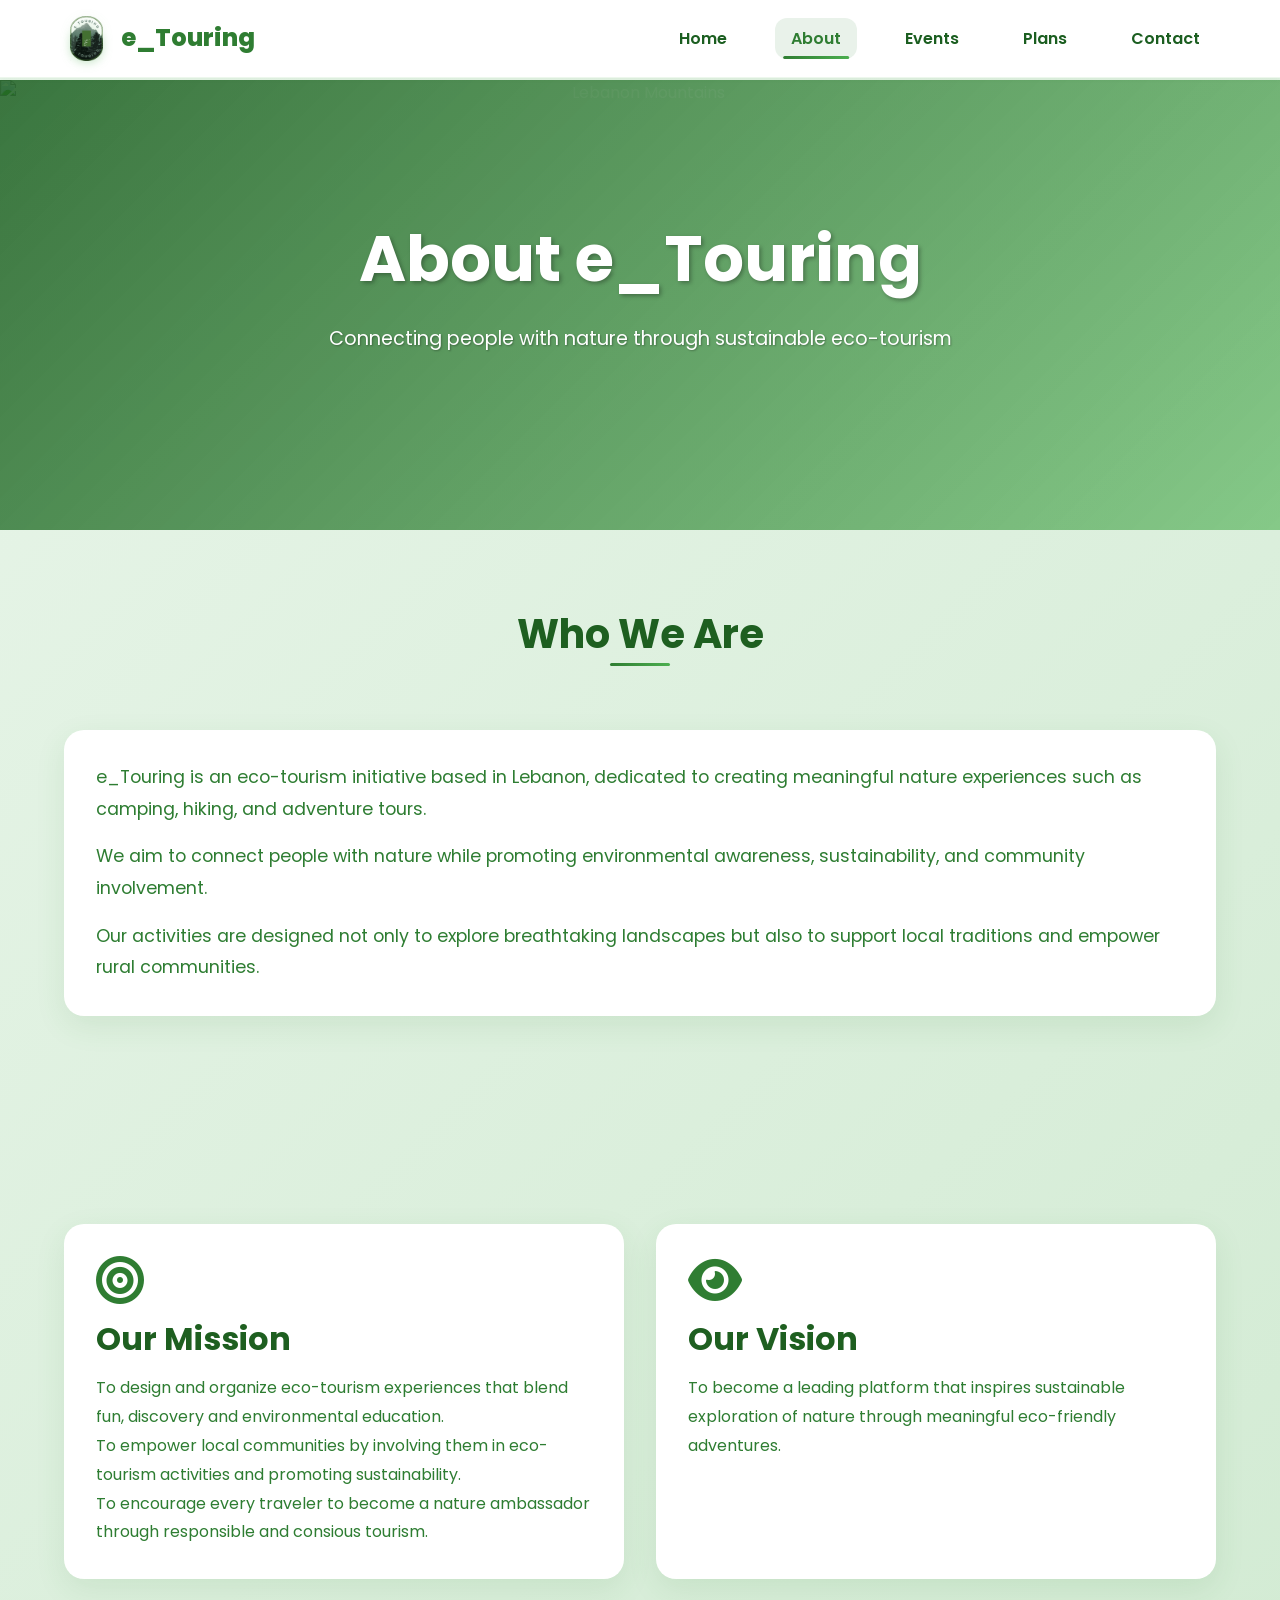
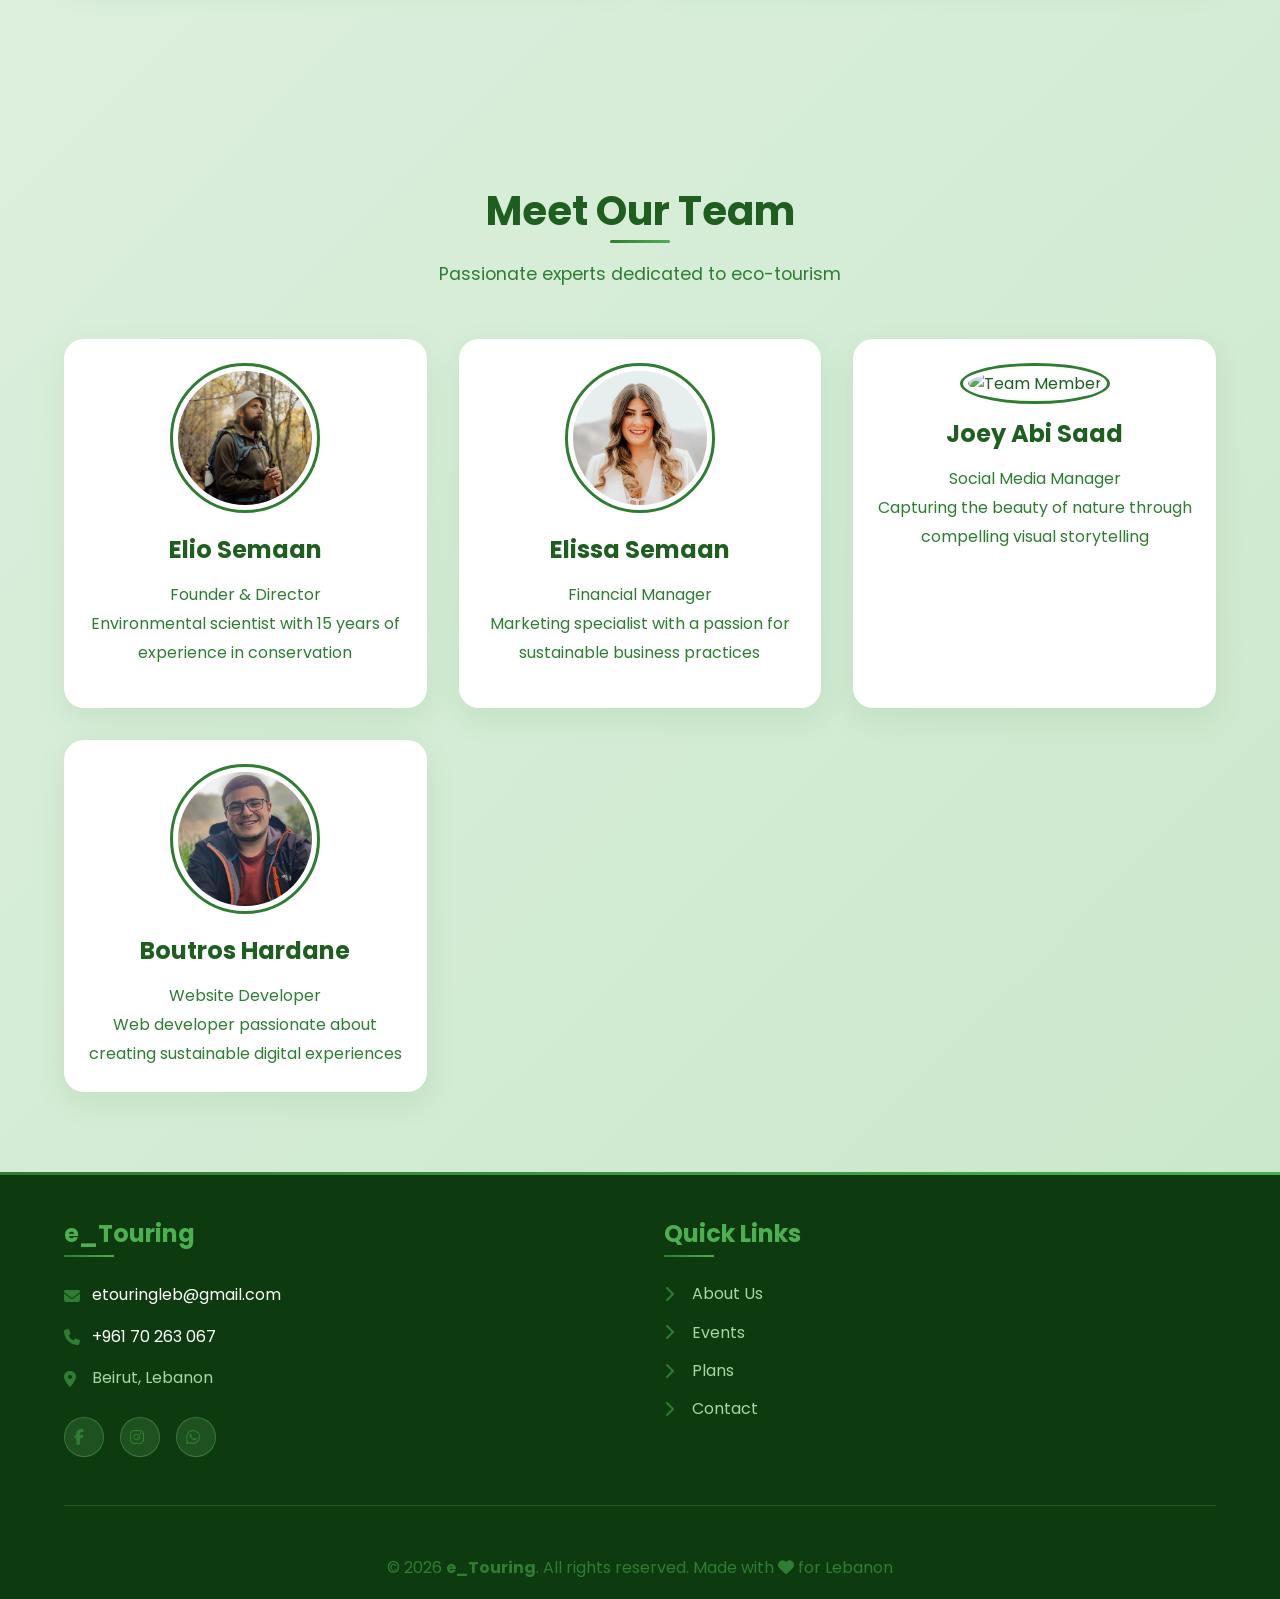
==== about.html @ c2b52462 "first commit" ====
﻿<!DOCTYPE html>
<html lang="en">

<head>
    <meta charset="UTF-8">
    <meta name="viewport" content="width=device-width, initial-scale=1.0">
    <title>e_Touring | About Us</title>

    <!-- Font Awesome -->
    <link rel="stylesheet" href="https://cdnjs.cloudflare.com/ajax/libs/font-awesome/6.5.0/css/all.min.css">

    <!-- Google Fonts -->
    <link href="https://fonts.googleapis.com/css2?family=Poppins:wght@300;400;500;600;700&display=swap"
        rel="stylesheet">

    <!-- AOS Animation -->
    <link href="https://unpkg.com/aos@2.3.1/dist/aos.css" rel="stylesheet">

    <!-- Custom CSS -->
    <link rel="stylesheet" href="css/style.css">

    <style>
        .mission-vision {
            display: grid;
            grid-template-columns: 1fr 1fr;
            gap: 2rem;
            margin: 3rem 0;
        }

        .team-grid {
            display: grid;
            grid-template-columns: repeat(auto-fit, minmax(280px, 1fr));
            gap: 2rem;
            margin-top: 3rem;
        }

        .team-member {
            text-align: center;
        }

        .team-member img {
            width: 150px;
            height: 150px;
            border-radius: 50%;
            object-fit: cover;
            margin-bottom: 1rem;
            border: 3px solid var(--primary);
            padding: 5px;
        }

        .values-list {
            display: grid;
            grid-template-columns: repeat(auto-fit, minmax(200px, 1fr));
            gap: 1.5rem;
            margin: 2rem 0;
        }

        .value-item {
            text-align: center;
            padding: 2rem;
            background: var(--white);
            border-radius: var(--border-radius);
            box-shadow: var(--shadow);
        }

        .value-item i {
            font-size: 2.5rem;
            color: var(--primary);
            margin-bottom: 1rem;
        }

        @media (max-width: 768px) {
            .mission-vision {
                grid-template-columns: 1fr;
            }
        }
    </style>
</head>

<body>
    <header>
        <nav>
            <div class="logo">
                <img src="images/logo.png" alt="e-Touring Logo">
                <span>e_Touring</span>
            </div>
            <div class="menu-btn">☰</div>
            <div class="nav-links">
                <a href="index.html">Home</a>
                <a href="about.html" class="active">About</a>
                <a href="events_page.html">Events</a>
                <a href="plans_pages.html">Plans</a>
                <a href="contact_us_page.html">Contact</a>
            </div>
        </nav>
    </header>

    <main>
        <!-- Hero Section -->
        <section class="hero" style="height: 50vh; min-height: 400px;" data-aos="fade-in">
            <img src="https://images.unsplash.com/photo-1500530855697-b586d89ba3ee?ixlib=rb-4.0.3&auto=format&fit=crop&w=2070&q=80"
                alt="Lebanon Mountains" loading="lazy">
            <div class="hero-content">
                <h1>About e_Touring</h1>
                <p>Connecting people with nature through sustainable eco-tourism</p>
            </div>
        </section>

        <!-- Who We Are -->
        <section class="section">
            <div class="section-title" data-aos="fade-up">
                <h2>Who We Are</h2>
            </div>
            <div class="card p-4" data-aos="fade-up">
                <p style="font-size: 1.1rem; line-height: 1.8;">
                    e_Touring is an eco-tourism initiative based in Lebanon, dedicated to creating meaningful nature
                    experiences such as
                    camping, hiking, and adventure tours.
                </p>

                <p style="font-size: 1.1rem; line-height: 1.8; margin-top: 1rem;">
                    We aim to connect people with nature while promoting environmental awareness, sustainability, and
                    community
                    involvement. </p>
                    <p style="font-size: 1.1rem; line-height: 1.8; margin-top: 1rem;">Our activities are designed not only to explore breathtaking landscapes but also to
                    support local
                    traditions and empower rural communities.
                </p>
            </div>
        </section>

        <!-- Mission & Vision -->
        <section class="section">
            <div class="mission-vision">
                <div class="card p-4" data-aos="fade-right">
                    <i class="fas fa-bullseye" style="font-size: 3rem; color: var(--primary); margin-bottom: 1rem;"></i>
                    <h3>Our Mission</h3>
                    <p>To design and organize eco-tourism experiences that blend fun, discovery and environmental education.</p>
                    <p>To empower local communities by involving them in eco-tourism activities and promoting sustainability.</p>
                    <p>To encourage every traveler to become a nature ambassador through responsible and consious tourism.</p>
                </div>
                <div class="card p-4" data-aos="fade-left">
                    <i class="fas fa-eye" style="font-size: 3rem; color: var(--primary); margin-bottom: 1rem;"></i>
                    <h3>Our Vision</h3>
                    <p> To become a leading platform that inspires sustainable exploration of nature through meaningful eco-friendly adventures.</p>
                </div>
            </div>
        </section>

        <!-- Our Team -->
        <section class="section">
            <div class="section-title" data-aos="fade-up">
                <h2>Meet Our Team</h2>
                <p>Passionate experts dedicated to eco-tourism</p>
            </div>
            <div class="team-grid">
                <div class="team-member card p-3" data-aos="fade-up" data-aos-delay="100">
                    <img src="images/elio.jpeg" alt="Team Member">
                    <h4>Elio Semaan</h4>
                    <p class="text-primary">Founder & Director</p>
                    <p>Environmental scientist with 15 years of experience in conservation</p>
                </div>
                <div class="team-member card p-3" data-aos="fade-up" data-aos-delay="200">
                    <img src="images/elissa.jpeg" alt="Team Member">
                    <h4>Elissa Semaan</h4>
                    <p class="text-primary">Financial Manager</p>
                    <p>Marketing specialist with a passion for sustainable business practices</p>
                    <div class="social-links" style="justify-content: center; margin-top: 1rem;">
                    </div>
                </div>
                <div class="team-member card p-3" data-aos="fade-up" data-aos-delay="300">
                    <img src="joey.jpg" alt="Team Member">
                    <h4>Joey Abi Saad</h4>
                    <p class="text-primary">Social Media Manager</p>
                    <p>Capturing the beauty of nature through compelling visual storytelling</p>
                </div><div class="team-member card p-3" data-aos="fade-up" data-aos-delay="300">
                    <img src="images/boutros.jpg" alt="Team Member">
                    <h4>Boutros Hardane</h4>
                    <p class="text-primary">Website Developer</p>
                    <p>Web developer passionate about creating sustainable digital experiences</p>
                </div>
            </div>
        </section>

    <footer>
        <div class="footer-content">
            <div class="footer-section">
                <h4>e_Touring</h4>
                <p>
                    <i class="fas fa-envelope"></i>
                    <a href="mailto:etouringleb@gmail.com">etouringleb@gmail.com</a>
                </p>

                <p>
                    <i class="fas fa-phone"></i>
                    <a href="tel:+96170263067">+961 70 263 067</a>
                </p>
                <p><i class="fas fa-location-dot"></i> Beirut, Lebanon</p>
                <div class="social-links">
                    <a href="#" aria-label="Facebook"><i class="fab fa-facebook-f"></i></a>
                    <a href="https://www.instagram.com/e_touring_?igsh=MXhhd24xaDJueTU4cA==" aria-label="Instagram"><i class="fab fa-instagram"></i></a>
                    <a href="https://whatsapp.com/channel/0029VbBjT8wEKyZH0PKo1I3C" aria-label="WhatsApp"><i class="fab fa-whatsapp"></i></a>
                </div>
            </div>
            <div class="footer-section">
                <h4>Quick Links</h4>
                <ul class="footer-links">
                    <li><a href="about.html"><i class="fas fa-chevron-right"></i> About Us</a></li>
                    <li><a href="events_page.html"><i class="fas fa-chevron-right"></i> Events</a></li>
                    <li><a href="plans_pages.html"><i class="fas fa-chevron-right"></i> Plans</a></li>
                    <li><a href="contact_us_page.html"><i class="fas fa-chevron-right"></i> Contact</a></li>
                </ul>
            </div>
        </div>
        <div class="footer-bottom">
            <p>© 2026 <strong>e_Touring</strong>. All rights reserved. Made with <i class="fas fa-heart"
                    style="color: var(--primary);"></i> for Lebanon</p>
        </div>
    </footer>

    <script src="https://unpkg.com/aos@2.3.1/dist/aos.js"></script>
    <script src="js/script.js"></script>
</body>

</html>
---- css/style.css ----
/* ===== CSS RESET & GREEN PALETTE VARIABLES ===== */
:root {
    /* Primary Green Colors */
    --primary: #2f7d32;
    --primary-dark: #1e5f20;
    --primary-light: #4caf50;
    --primary-bg: rgba(47, 125, 50, 0.1);
    --primary-gradient: linear-gradient(135deg, #2f7d32 0%, #4caf50 100%);
    --primary-gradient-light: linear-gradient(135deg, #4caf50 0%, #81c784 100%);

    /* Secondary Green/Gold Colors */
    --secondary: #ffb74d;
    --secondary-dark: #f57c00;
    --secondary-light: #ffe0b2;
    --accent: #66bb6a;
    --accent-dark: #43a047;
    --accent-light: #81c784;

    /* Earthy & Green Neutrals */
    --dark: #1b5e20;
    --darker: #0d3b0f;
    --forest: #2e7d32;
    --mint: #c8e6c9;
    --sage: #a5d6a7;
    --olive: #558b2f;
    --tea: #dcedc8;
    --honey: #fff8e1;

    /* Light Backgrounds */
    --gray: #f1f8e9;
    --gray-light: #f9fbe7;
    --gray-dark: #7cb342;
    --white: #ffffff;
    --cream: #fef9e7;
    --soft-green: #e8f5e9;

    /* Shadows - Green Tinted */
    --shadow-sm: 0 2px 4px rgba(46, 125, 50, 0.05);
    --shadow: 0 10px 30px rgba(46, 125, 50, 0.1);
    --shadow-md: 0 5px 15px rgba(46, 125, 50, 0.08);
    --shadow-lg: 0 20px 40px rgba(46, 125, 50, 0.12);
    --shadow-xl: 0 30px 60px rgba(46, 125, 50, 0.15);
    --shadow-hover: 0 15px 40px rgba(76, 175, 80, 0.25);
    --shadow-primary: 0 5px 20px rgba(76, 175, 80, 0.35);
    --shadow-inset: inset 0 2px 4px rgba(46, 125, 50, 0.05);

    /* Borders */
    --border-radius-sm: 8px;
    --border-radius: 12px;
    --border-radius-md: 16px;
    --border-radius-lg: 20px;
    --border-radius-xl: 30px;
    --border-radius-full: 50%;

    /* Transitions */
    --transition-fast: all 0.2s ease;
    --transition: all 0.3s ease;
    --transition-slow: all 0.5s ease;
    --transition-bounce: all 0.4s cubic-bezier(0.68, -0.55, 0.265, 1.55);

    /* Typography */
    --font-primary: 'Poppins', sans-serif;

    /* Layout */
    --container-width: 1400px;
    --header-height: 80px;
    --section-spacing: 5rem;
}

* {
    margin: 0;
    padding: 0;
    box-sizing: border-box;
}

html {
    scroll-behavior: smooth;
    overflow-x: hidden;
}

body {
    font-family: var(--font-primary);
    background: linear-gradient(135deg, #e8f5e9 0%, #c8e6c9 100%);
    color: var(--dark);
    line-height: 1.6;
    min-height: 100vh;
    overflow-x: hidden;
    position: relative;
}

/* ===== CUSTOM SCROLLBAR - Green Theme ===== */
::-webkit-scrollbar {
    width: 10px;
    height: 10px;
}

::-webkit-scrollbar-track {
    background: var(--gray);
    border-radius: 10px;
}

::-webkit-scrollbar-thumb {
    background: var(--primary-gradient);
    border-radius: 10px;
    transition: var(--transition);
}

::-webkit-scrollbar-thumb:hover {
    background: var(--primary-dark);
}

/* ===== SELECTION STYLING ===== */
::selection {
    background: var(--primary);
    color: var(--white);
}

::-moz-selection {
    background: var(--primary);
    color: var(--white);
}

/* ===== TYPOGRAPHY ===== */
h1,
h2,
h3,
h4,
h5,
h6 {
    font-weight: 700;
    line-height: 1.2;
    margin-bottom: 1rem;
    color: var(--primary-dark);
}

h1 {
    font-size: clamp(2rem, 5vw, 3.5rem);
}

h2 {
    font-size: clamp(1.75rem, 4vw, 2.5rem);
}

h3 {
    font-size: clamp(1.5rem, 3vw, 2rem);
}

h4 {
    font-size: clamp(1.25rem, 2.5vw, 1.5rem);
}

p {
    color: var(--forest);
    line-height: 1.8;
}

/* ===== HEADER & NAVIGATION ===== */
header {
    background: rgba(255, 255, 255, 0.98);
    backdrop-filter: blur(10px);
    box-shadow: var(--shadow-sm);
    position: fixed;
    width: 100%;
    top: 0;
    z-index: 1000;
    transition: var(--transition);
    border-bottom: 1px solid rgba(76, 175, 80, 0.1);
}

header.scrolled {
    box-shadow: var(--shadow);
    background: rgba(255, 255, 255, 0.98);
    border-bottom-color: var(--primary-light);
}

nav {
    display: flex;
    justify-content: space-between;
    align-items: center;
    padding: 1rem 5%;
    max-width: var(--container-width);
    margin: 0 auto;
}

.logo {
    display: flex;
    align-items: center;
    gap: 12px;
    font-size: 1.5rem;
    font-weight: 800;
    color: var(--primary);
    transition: var(--transition-bounce);
}

.logo img {
    width: 45px;
    height: 45px;
    object-fit: contain;
    filter: drop-shadow(0 2px 5px rgba(76, 175, 80, 0.3));
    animation: float 3s ease-in-out infinite;
}

@keyframes float {

    0%,
    100% {
        transform: translateY(0);
    }

    50% {
        transform: translateY(-5px);
    }
}

.logo:hover {
    transform: scale(1.05);
}

.nav-links {
    display: flex;
    gap: 2rem;
}

.nav-links a {
    text-decoration: none;
    color: var(--dark);
    font-weight: 600;
    padding: 0.5rem 1rem;
    border-radius: var(--border-radius);
    transition: var(--transition);
    position: relative;
}

.nav-links a::before {
    content: '';
    position: absolute;
    bottom: 0;
    left: 50%;
    transform: translateX(-50%);
    width: 0;
    height: 3px;
    background: var(--primary-gradient);
    transition: var(--transition);
    border-radius: 3px;
}

.nav-links a:hover::before {
    width: 80%;
}

.nav-links a:hover {
    color: var(--primary);
    transform: translateY(-2px);
}

.nav-links a.active {
    color: var(--primary);
    background: var(--primary-bg);
}

.nav-links a.active::before {
    width: 80%;
}

.menu-btn {
    display: none;
    font-size: 1.8rem;
    cursor: pointer;
    color: var(--primary);
    transition: var(--transition);
}

.menu-btn:hover {
    transform: scale(1.1);
}

/* ===== MAIN CONTENT ===== */
main {
    margin-top: var(--header-height);
    min-height: calc(100vh - var(--header-height));
}

.section {
    padding: var(--section-spacing) 5%;
    max-width: var(--container-width);
    margin: 0 auto;
    position: relative;
}

.section-title {
    text-align: center;
    margin-bottom: 3rem;
    position: relative;
}

.section-title h2 {
    color: var(--primary-dark);
    margin-bottom: 1rem;
    position: relative;
    display: inline-block;
    padding-bottom: 0.5rem;
}

.section-title h2::after {
    content: '';
    position: absolute;
    bottom: 0;
    left: 50%;
    transform: translateX(-50%);
    width: 60px;
    height: 3px;
    background: linear-gradient(90deg, var(--primary), var(--primary-light));
    border-radius: 3px;
    animation: expandWidth 0.6s ease;
}

@keyframes expandWidth {
    from {
        width: 0;
        opacity: 0;
    }

    to {
        width: 60px;
        opacity: 1;
    }
}

.section-title p {
    color: var(--forest);
    font-size: 1.1rem;
    max-width: 600px;
    margin: 0 auto;
}

/* ===== BUTTONS ===== */
.btn {
    display: inline-flex;
    align-items: center;
    justify-content: center;
    gap: 10px;
    padding: 0.8rem 2rem;
    background: var(--primary-gradient);
    color: var(--white);
    border: none;
    border-radius: var(--border-radius-full);
    font-weight: 600;
    text-decoration: none;
    transition: var(--transition);
    cursor: pointer;
    position: relative;
    overflow: hidden;
    z-index: 1;
}

.btn::before {
    content: '';
    position: absolute;
    top: 50%;
    left: 50%;
    width: 0;
    height: 0;
    border-radius: 50%;
    background: rgba(255, 255, 255, 0.3);
    transform: translate(-50%, -50%);
    transition: width 0.6s, height 0.6s;
    z-index: -1;
}

.btn:hover::before {
    width: 300px;
    height: 300px;
}

.btn:hover {
    transform: translateY(-3px);
    box-shadow: var(--shadow-primary);
}

.btn:active {
    transform: translateY(0);
}

.btn-outline {
    background: transparent;
    border: 2px solid var(--white);
    color: var(--white);
}

.btn-outline::before {
    background: rgba(255, 255, 255, 0.2);
}

.btn-outline:hover {
    background: var(--white);
    color: var(--primary);
    border-color: var(--white);
}

.btn-secondary {
    background: linear-gradient(135deg, var(--secondary), var(--secondary-dark));
    color: var(--white);
}

.btn-sm {
    padding: 0.5rem 1.2rem;
    font-size: 0.875rem;
}

.btn-lg {
    padding: 1rem 2.5rem;
    font-size: 1.1rem;
}

/* ===== CARDS ===== */
.card {
    background: var(--white);
    border-radius: var(--border-radius-lg);
    overflow: hidden;
    box-shadow: var(--shadow);
    transition: var(--transition-slow);
    height: 100%;
    position: relative;
}

.card::before {
    content: '';
    position: absolute;
    top: 0;
    left: 0;
    right: 0;
    height: 4px;
    background: var(--primary-gradient);
    transform: scaleX(0);
    transition: var(--transition);
    z-index: 1;
}

.card:hover::before {
    transform: scaleX(1);
}

.card:hover {
    transform: translateY(-10px);
    box-shadow: var(--shadow-xl);
}

.card-img {
    width: 100%;
    height: 250px;
    object-fit: cover;
    transition: var(--transition-slow);
}

.card:hover .card-img {
    transform: scale(1.05);
}

.card-content {
    padding: 1.5rem;
    position: relative;
}

.card-title {
    color: var(--primary);
    margin-bottom: 0.5rem;
}

/* ===== GRID SYSTEMS ===== */
.grid {
    display: grid;
    grid-template-columns: repeat(auto-fit, minmax(300px, 1fr));
    gap: 2rem;
    padding: 1rem 0;
}

.grid-2 {
    display: grid;
    grid-template-columns: repeat(2, 1fr);
    gap: 2rem;
}

.grid-3 {
    display: grid;
    grid-template-columns: repeat(3, 1fr);
    gap: 2rem;
}

.grid-4 {
    display: grid;
    grid-template-columns: repeat(4, 1fr);
    gap: 2rem;
}

/* ===== FORMS ===== */
.form-container {
    max-width: 600px;
    margin: 2rem auto;
    padding: 2.5rem;
    background: var(--white);
    border-radius: var(--border-radius-lg);
    box-shadow: var(--shadow-lg);
    position: relative;
    overflow: hidden;
}

.form-container::before {
    content: '';
    position: absolute;
    top: 0;
    left: 0;
    right: 0;
    height: 4px;
    background: var(--primary-gradient);
}

.form-group {
    margin-bottom: 1.5rem;
}

.form-group label {
    display: block;
    margin-bottom: 0.5rem;
    font-weight: 500;
    color: var(--dark);
}

.form-group label i {
    color: var(--primary);
    margin-right: 0.5rem;
}

.form-control {
    width: 100%;
    padding: 0.8rem 1rem;
    border: 2px solid var(--mint);
    border-radius: var(--border-radius);
    font-size: 1rem;
    transition: var(--transition);
    background: var(--gray);
}

.form-control:focus {
    outline: none;
    border-color: var(--primary);
    background: var(--white);
    box-shadow: 0 0 0 4px var(--primary-bg);
}

textarea.form-control {
    resize: vertical;
    min-height: 120px;
}

/* ===== HERO SECTION ===== */
.hero {
    position: relative;
    height: 80vh;
    min-height: 600px;
    display: flex;
    align-items: center;
    justify-content: center;
    text-align: center;
    color: var(--white);
    overflow: hidden;
}

.hero img {
    position: absolute;
    top: 0;
    left: 0;
    width: 100%;
    height: 100%;
    object-fit: cover;
    z-index: -2;
    animation: zoomIn 20s ease-out;
}

@keyframes zoomIn {
    from {
        transform: scale(1.1);
    }

    to {
        transform: scale(1);
    }
}

.hero::before {
    content: '';
    position: absolute;
    top: 0;
    left: 0;
    width: 100%;
    height: 100%;
    background: linear-gradient(135deg, rgba(27, 94, 32, 0.85) 0%, rgba(76, 175, 80, 0.6) 100%);
    z-index: -1;
}

.hero-content {
    max-width: 800px;
    padding: 2rem;
    animation: fadeInUp 1s ease;
}

.hero-content h1 {
    font-size: clamp(2.5rem, 6vw, 4rem);
    margin-bottom: 1.5rem;
    text-shadow: 2px 2px 4px rgba(0, 0, 0, 0.3);
    color: var(--white);
}

.hero-content p {
    font-size: 1.2rem;
    margin-bottom: 2rem;
    text-shadow: 1px 1px 2px rgba(0, 0, 0, 0.3);
    color: var(--white);
}

/* ===== TESTIMONIALS ===== */
.testimonials {
    display: grid;
    grid-template-columns: repeat(auto-fit, minmax(300px, 1fr));
    gap: 2rem;
    margin: 3rem 0;
}

.testimonial-card {
    background: var(--white);
    padding: 2rem;
    border-radius: var(--border-radius-lg);
    box-shadow: var(--shadow);
    position: relative;
    transition: var(--transition);
    cursor: pointer;
}

.testimonial-card:hover {
    transform: translateY(-5px);
    box-shadow: var(--shadow-lg);
}

.testimonial-card::before {
    content: '\201C';
    position: absolute;
    top: -10px;
    left: 20px;
    font-size: 5rem;
    color: var(--primary);
    opacity: 0.2;
    font-family: serif;
    transition: var(--transition);
}

.testimonial-card:hover::before {
    opacity: 0.4;
    transform: scale(1.1);
}

.testimonial-text {
    font-style: italic;
    margin-bottom: 1rem;
    color: var(--forest);
}

.testimonial-author {
    display: flex;
    align-items: center;
    gap: 1rem;
    margin-top: 1.5rem;
}

.testimonial-author img {
    width: 50px;
    height: 50px;
    border-radius: 50%;
    object-fit: cover;
    border: 2px solid var(--primary);
}

.testimonial-author h4 {
    color: var(--primary-dark);
    margin-bottom: 0;
}

/* ===== NEWSLETTER ===== */
.newsletter {
    background: var(--primary-gradient);
    color: var(--white);
    padding: 4rem 5%;
    text-align: center;
    border-radius: var(--border-radius-lg);
    margin: 3rem 5%;
    position: relative;
    overflow: hidden;
}

.newsletter::before {
    content: '';
    position: absolute;
    top: -50%;
    right: -50%;
    width: 200%;
    height: 200%;
    background: radial-gradient(circle, rgba(255, 255, 255, 0.15) 0%, transparent 70%);
    animation: rotate 20s linear infinite;
}

@keyframes rotate {
    from {
        transform: rotate(0deg);
    }

    to {
        transform: rotate(360deg);
    }
}

.newsletter h3 {
    color: var(--white);
}

.newsletter-form {
    display: flex;
    gap: 1rem;
    max-width: 500px;
    margin: 2rem auto 0;
    position: relative;
    z-index: 1;
}

.newsletter-form input {
    flex: 1;
    padding: 1rem;
    border: none;
    border-radius: var(--border-radius);
    font-size: 1rem;
    transition: var(--transition);
}

.newsletter-form input:focus {
    outline: none;
    box-shadow: 0 0 0 3px rgba(255, 255, 255, 0.3);
}

.newsletter-form button {
    padding: 1rem 2rem;
    background: var(--darker);
    color: var(--white);
    border: none;
    border-radius: var(--border-radius);
    cursor: pointer;
    transition: var(--transition);
}

.newsletter-form button:hover {
    background: var(--dark);
    transform: translateY(-2px);
}

/* ===== FOOTER ===== */
footer {
    background: var(--darker);
    color: var(--white);
    padding: 3rem 5% 1rem;
    position: relative;
    overflow: hidden;
}

footer::before {
    content: '';
    position: absolute;
    top: 0;
    left: 0;
    right: 0;
    height: 3px;
    background: var(--primary-gradient);
}

.footer-content {
    display: grid;
    grid-template-columns: repeat(auto-fit, minmax(250px, 1fr));
    gap: 3rem;
    max-width: var(--container-width);
    margin: 0 auto;
    position: relative;
    z-index: 1;
}

.footer-section h4 {
    color: var(--primary-light);
    margin-bottom: 1.5rem;
    position: relative;
    padding-bottom: 0.5rem;
}

.footer-section h4::after {
    content: '';
    position: absolute;
    bottom: 0;
    left: 0;
    width: 50px;
    height: 2px;
    background: var(--primary-gradient);
}

.footer-section p {
    margin-bottom: 0.8rem;
    display: flex;
    align-items: center;
    gap: 0.5rem;
    color: var(--sage);
}

.footer-section p a {
    color: var(--white);
    text-decoration: none;
    transition: var(--transition);
}

.footer-section p a:hover {
    color: var(--primary-light);
}

.footer-section i {
    color: var(--primary);
    width: 20px;
}

.footer-links {
    list-style: none;
}

.footer-links li {
    margin-bottom: 0.8rem;
}

.footer-links a {
    color: var(--sage);
    text-decoration: none;
    transition: var(--transition);
    display: flex;
    align-items: center;
    gap: 0.5rem;
}

.footer-links a:hover {
    color: var(--primary-light);
    transform: translateX(8px);
}

.social-links {
    display: flex;
    gap: 1rem;
    margin-top: 1.5rem;
}

.social-links a {
    width: 40px;
    height: 40px;
    background: rgba(129, 199, 132, 0.15);
    border-radius: 50%;
    display: flex;
    align-items: center;
    justify-content: center;
    color: var(--white);
    text-decoration: none;
    transition: var(--transition);
    border: 1px solid rgba(129, 199, 132, 0.3);
}

.social-links a:hover {
    background: var(--primary);
    transform: translateY(-3px) rotate(360deg);
}

.footer-bottom {
    text-align: center;
    padding-top: 3rem;
    margin-top: 3rem;
    border-top: 1px solid rgba(129, 199, 132, 0.2);
    color: var(--sage);
}

/* ===== ANIMATIONS ===== */
@keyframes fadeInUp {
    from {
        opacity: 0;
        transform: translateY(30px);
    }

    to {
        opacity: 1;
        transform: translateY(0);
    }
}

@keyframes fadeIn {
    from {
        opacity: 0;
    }

    to {
        opacity: 1;
    }
}

@keyframes slideInLeft {
    from {
        opacity: 0;
        transform: translateX(-50px);
    }

    to {
        opacity: 1;
        transform: translateX(0);
    }
}

@keyframes slideInRight {
    from {
        opacity: 0;
        transform: translateX(50px);
    }

    to {
        opacity: 1;
        transform: translateX(0);
    }
}

/* ===== UTILITY CLASSES ===== */
.text-center {
    text-align: center;
}

.text-primary {
    color: var(--primary);
}

.text-white {
    color: var(--white);
}

.bg-primary {
    background: var(--primary);
}

.bg-white {
    background: var(--white);
}

.bg-soft-green {
    background: var(--soft-green);
}

.mt-1 {
    margin-top: 0.5rem;
}

.mt-2 {
    margin-top: 1rem;
}

.mt-3 {
    margin-top: 1.5rem;
}

.mt-4 {
    margin-top: 2rem;
}

.mt-5 {
    margin-top: 3rem;
}

.mb-1 {
    margin-bottom: 0.5rem;
}

.mb-2 {
    margin-bottom: 1rem;
}

.mb-3 {
    margin-bottom: 1.5rem;
}

.mb-4 {
    margin-bottom: 2rem;
}

.mb-5 {
    margin-bottom: 3rem;
}

.p-1 {
    padding: 0.5rem;
}

.p-2 {
    padding: 1rem;
}

.p-3 {
    padding: 1.5rem;
}

.p-4 {
    padding: 2rem;
}

.p-5 {
    padding: 3rem;
}

/* ===== NOTIFICATIONS ===== */
.notification {
    position: fixed;
    top: 100px;
    right: 20px;
    padding: 1rem 2rem;
    background: var(--primary);
    color: var(--white);
    border-radius: var(--border-radius);
    box-shadow: var(--shadow-hover);
    z-index: 1000;
    animation: slideIn 0.3s ease;
    display: flex;
    align-items: center;
    gap: 10px;
}

.notification-error {
    background: #d32f2f;
}

.notification-success {
    background: var(--primary);
}

@keyframes slideIn {
    from {
        transform: translateX(100%);
        opacity: 0;
    }

    to {
        transform: translateX(0);
        opacity: 1;
    }
}

/* ===== BACK TO TOP BUTTON ===== */
#backToTop {
    position: fixed;
    bottom: 30px;
    right: 30px;
    width: 50px;
    height: 50px;
    background: var(--primary-gradient);
    color: white;
    border: none;
    border-radius: 50%;
    cursor: pointer;
    display: none;
    z-index: 999;
    transition: var(--transition);
    box-shadow: var(--shadow);
}

#backToTop:hover {
    transform: translateY(-5px);
    box-shadow: var(--shadow-lg);
}

/* ===== LOADING SPINNER ===== */
.loading {
    display: inline-block;
    width: 20px;
    height: 20px;
    border: 2px solid rgba(255, 255, 255, 0.3);
    border-radius: 50%;
    border-top-color: white;
    animation: spin 0.8s linear infinite;
}

@keyframes spin {
    to {
        transform: rotate(360deg);
    }
}

/* ========== RESPONSIVE DESIGN ========== */

/* Large Desktop */
@media (max-width: 1200px) {
    .grid-4 {
        grid-template-columns: repeat(3, 1fr);
    }
}

/* Tablet */
@media (max-width: 992px) {

    .grid-3,
    .grid-4 {
        grid-template-columns: repeat(2, 1fr);
    }

    .grid-2 {
        grid-template-columns: 1fr;
    }

    .section {
        padding: 3rem 4%;
    }

    .hero {
        height: 60vh;
        min-height: 450px;
    }
}

/* Mobile Landscape */
@media (max-width: 768px) {
    .menu-btn {
        display: block;
    }

    .nav-links {
        position: fixed;
        top: var(--header-height);
        right: -100%;
        width: 80%;
        max-width: 350px;
        height: calc(100vh - var(--header-height));
        background: rgba(255, 255, 255, 0.98);
        backdrop-filter: blur(10px);
        flex-direction: column;
        padding: 2rem;
        transition: var(--transition);
        box-shadow: -5px 0 20px rgba(0, 0, 0, 0.1);
        z-index: 999;
    }

    .nav-links.active {
        right: 0;
    }

    .nav-links a {
        font-size: 1.1rem;
        padding: 1rem;
        width: 100%;
        text-align: center;
    }

    .nav-links a::before {
        display: none;
    }

    .hero {
        height: 70vh;
        min-height: 500px;
    }

    .hero-content h1 {
        font-size: 2rem;
    }

    .hero-content p {
        font-size: 1rem;
    }

    .grid-2,
    .grid-3,
    .grid-4 {
        grid-template-columns: 1fr;
        gap: 1.5rem;
    }

    .section {
        padding: 2rem 4%;
    }

    .section-title {
        margin-bottom: 2rem;
    }

    .newsletter-form {
        flex-direction: column;
    }

    .footer-content {
        grid-template-columns: 1fr;
        gap: 2rem;
        text-align: center;
    }

    .footer-section h4::after {
        left: 50%;
        transform: translateX(-50%);
    }

    .footer-section p {
        justify-content: center;
    }

    .footer-links a {
        justify-content: center;
    }

    .social-links {
        justify-content: center;
    }
}

/* Mobile Portrait */
@media (max-width: 576px) {
    nav {
        padding: 0.8rem 4%;
    }

    .logo span {
        font-size: 1.2rem;
    }

    .logo img {
        width: 35px;
        height: 35px;
    }

    .hero {
        height: 60vh;
        min-height: 400px;
    }

    .hero-content h1 {
        font-size: 1.5rem;
    }

    .hero-content p {
        font-size: 0.9rem;
    }

    .hero-content .btn {
        display: block;
        width: 100%;
        margin: 0.5rem 0;
    }

    .card-img {
        height: 200px;
    }

    .card-content {
        padding: 1rem;
    }

    .form-container {
        padding: 1.5rem;
        margin: 1rem;
    }

    .testimonial-card {
        padding: 1.5rem;
    }

    .notification {
        top: auto;
        bottom: 20px;
        right: 20px;
        left: 20px;
        text-align: center;
        justify-content: center;
    }
}

/* Extra Small Devices */
@media (max-width: 380px) {
    .hero-content h1 {
        font-size: 1.3rem;
    }

    .section-title h2 {
        font-size: 1.3rem;
    }

    .btn {
        padding: 0.6rem 1.2rem;
        font-size: 0.85rem;
    }
}

/* Landscape Mode for Mobile */
@media (max-width: 768px) and (orientation: landscape) {
    .hero {
        height: 100vh;
        min-height: 400px;
    }

    .nav-links {
        padding: 1rem;
    }

    .nav-links a {
        padding: 0.5rem;
        font-size: 0.9rem;
    }
}

/* High Resolution Screens */
@media (min-width: 1920px) {
    .section {
        max-width: 1600px;
    }

    .hero-content h1 {
        font-size: 4rem;
    }

    .card-img {
        height: 300px;
    }
}

/* Print Styles */
@media print {

    header,
    footer,
    .hero::before,
    .btn,
    .menu-btn,
    #backToTop {
        display: none;
    }

    body {
        background: white;
        color: black;
    }

    main {
        margin-top: 0;
    }

    .card {
        box-shadow: none;
        border: 1px solid #ddd;
        break-inside: avoid;
    }

    .section {
        padding: 1rem;
    }
}

/* ===== GREEN PALETTE SPECIFIC CLASSES ===== */
.green-badge {
    background: var(--primary-bg);
    color: var(--primary);
    padding: 0.25rem 0.75rem;
    border-radius: 20px;
    font-size: 0.75rem;
    font-weight: 600;
    display: inline-block;
}

.pricing-card {
    border: 2px solid var(--mint);
}

.pricing-card.popular {
    border-color: var(--primary);
    box-shadow: var(--shadow-primary);
}

.eco-icon {
    width: 70px;
    height: 70px;
    background: var(--primary-bg);
    border-radius: 50%;
    display: flex;
    align-items: center;
    justify-content: center;
    margin: 0 auto 1rem;
    transition: var(--transition);
}

.eco-icon i {
    font-size: 2rem;
    color: var(--primary);
}

.eco-icon:hover {
    background: var(--primary);
    transform: rotate(360deg);
}

.eco-icon:hover i {
    color: var(--white);
}
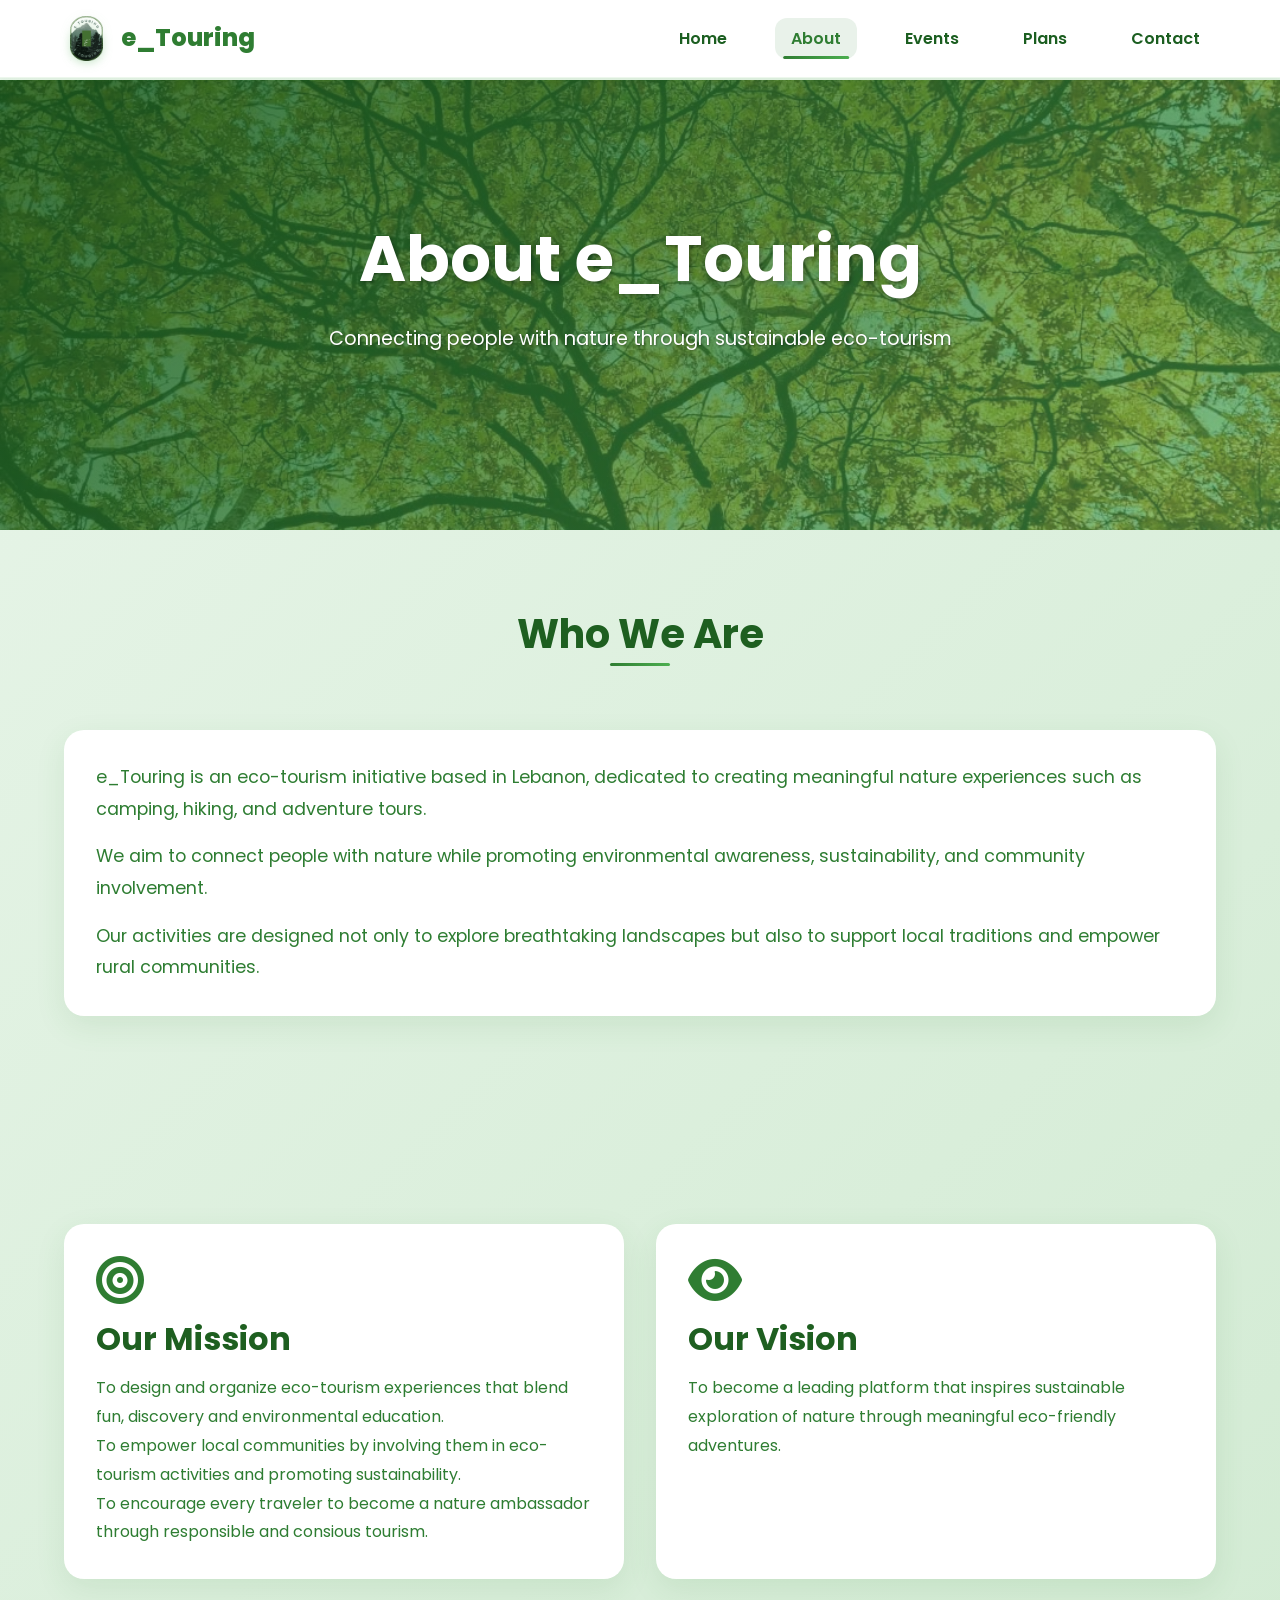
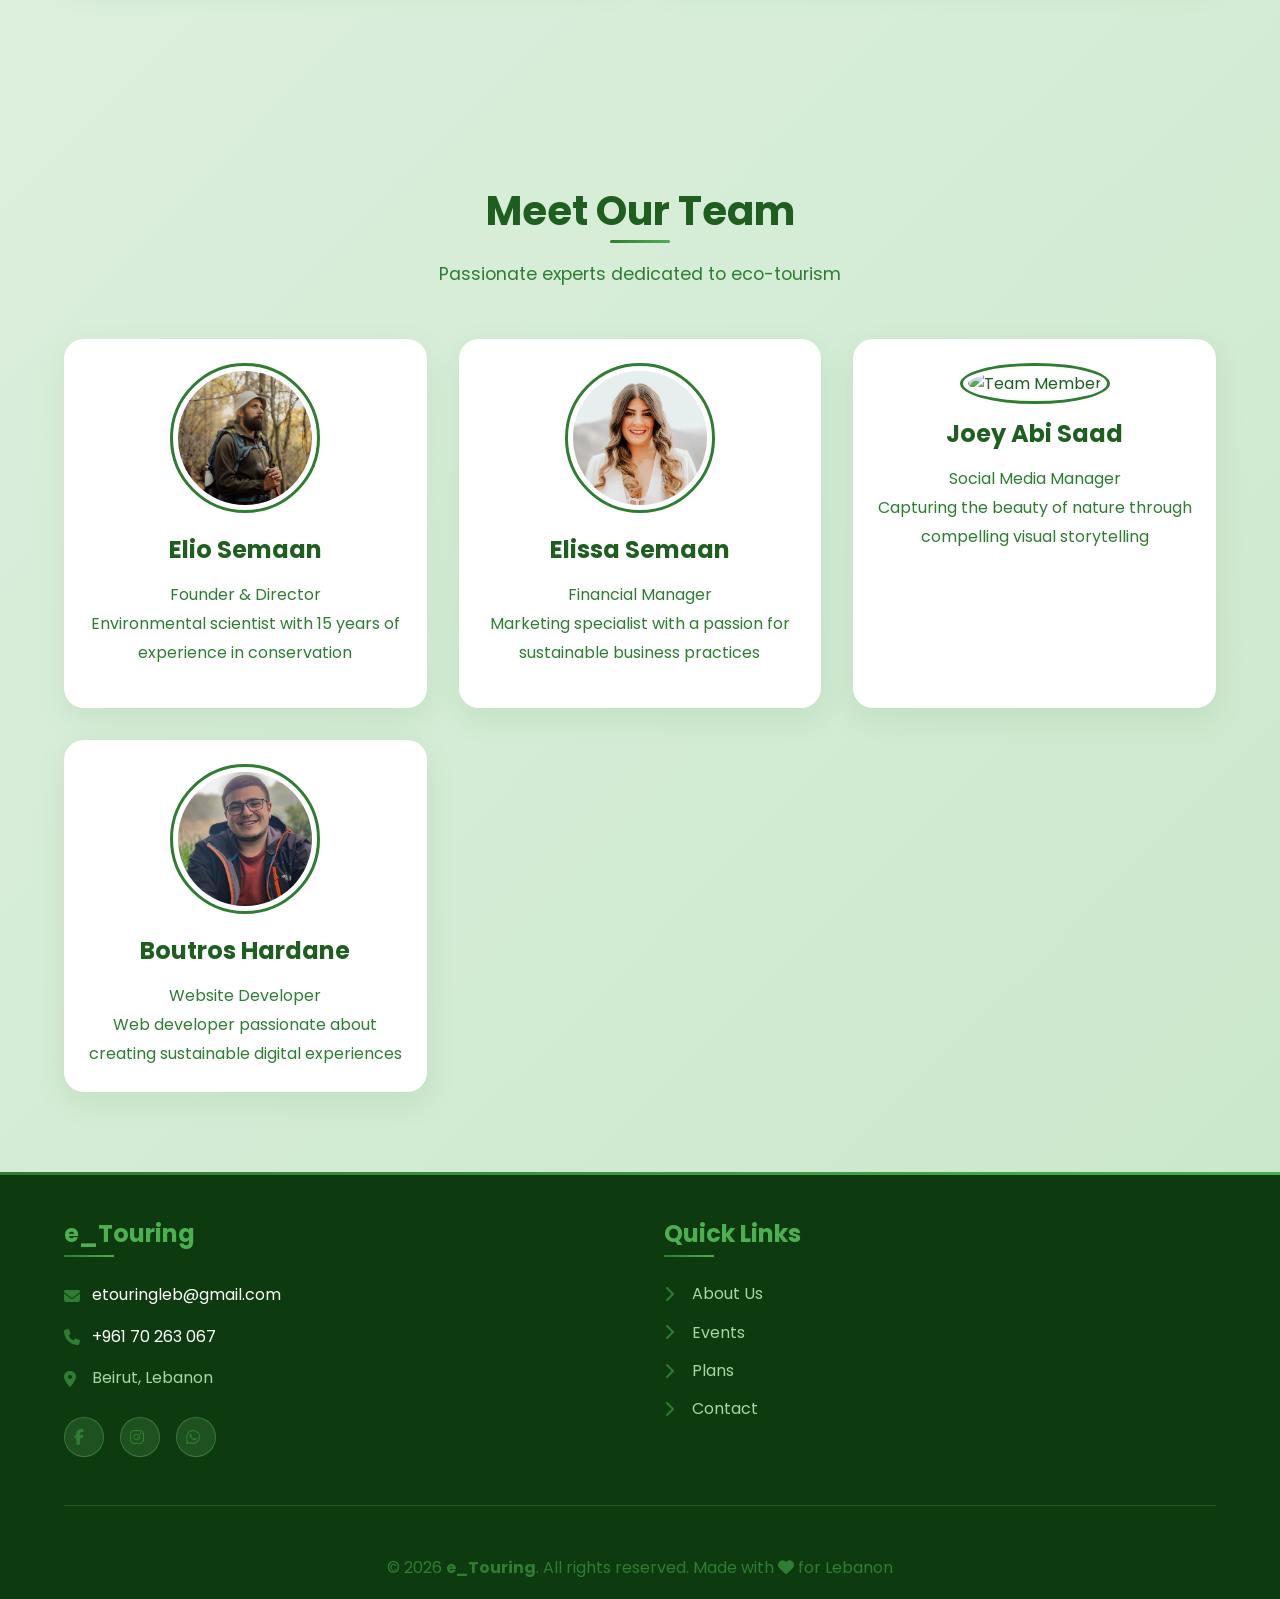
==== commit f973fd6e: "update" ====
--- a/about.html
+++ b/about.html
@@ -97,8 +97,8 @@
 
     <main>
         <!-- Hero Section -->
-        <section class="hero" style="height: 50vh; min-height: 400px;" data-aos="fade-in">
-            <img src="https://images.unsplash.com/photo-1500530855697-b586d89ba3ee?ixlib=rb-4.0.3&auto=format&fit=crop&w=2070&q=80"
+        <section class="hero" style="height: 50vh; min-height: 300px;" data-aos="fade-in">
+            <img src="images/about.jpeg"
                 alt="Lebanon Mountains" loading="lazy">
             <div class="hero-content">
                 <h1>About e_Touring</h1>
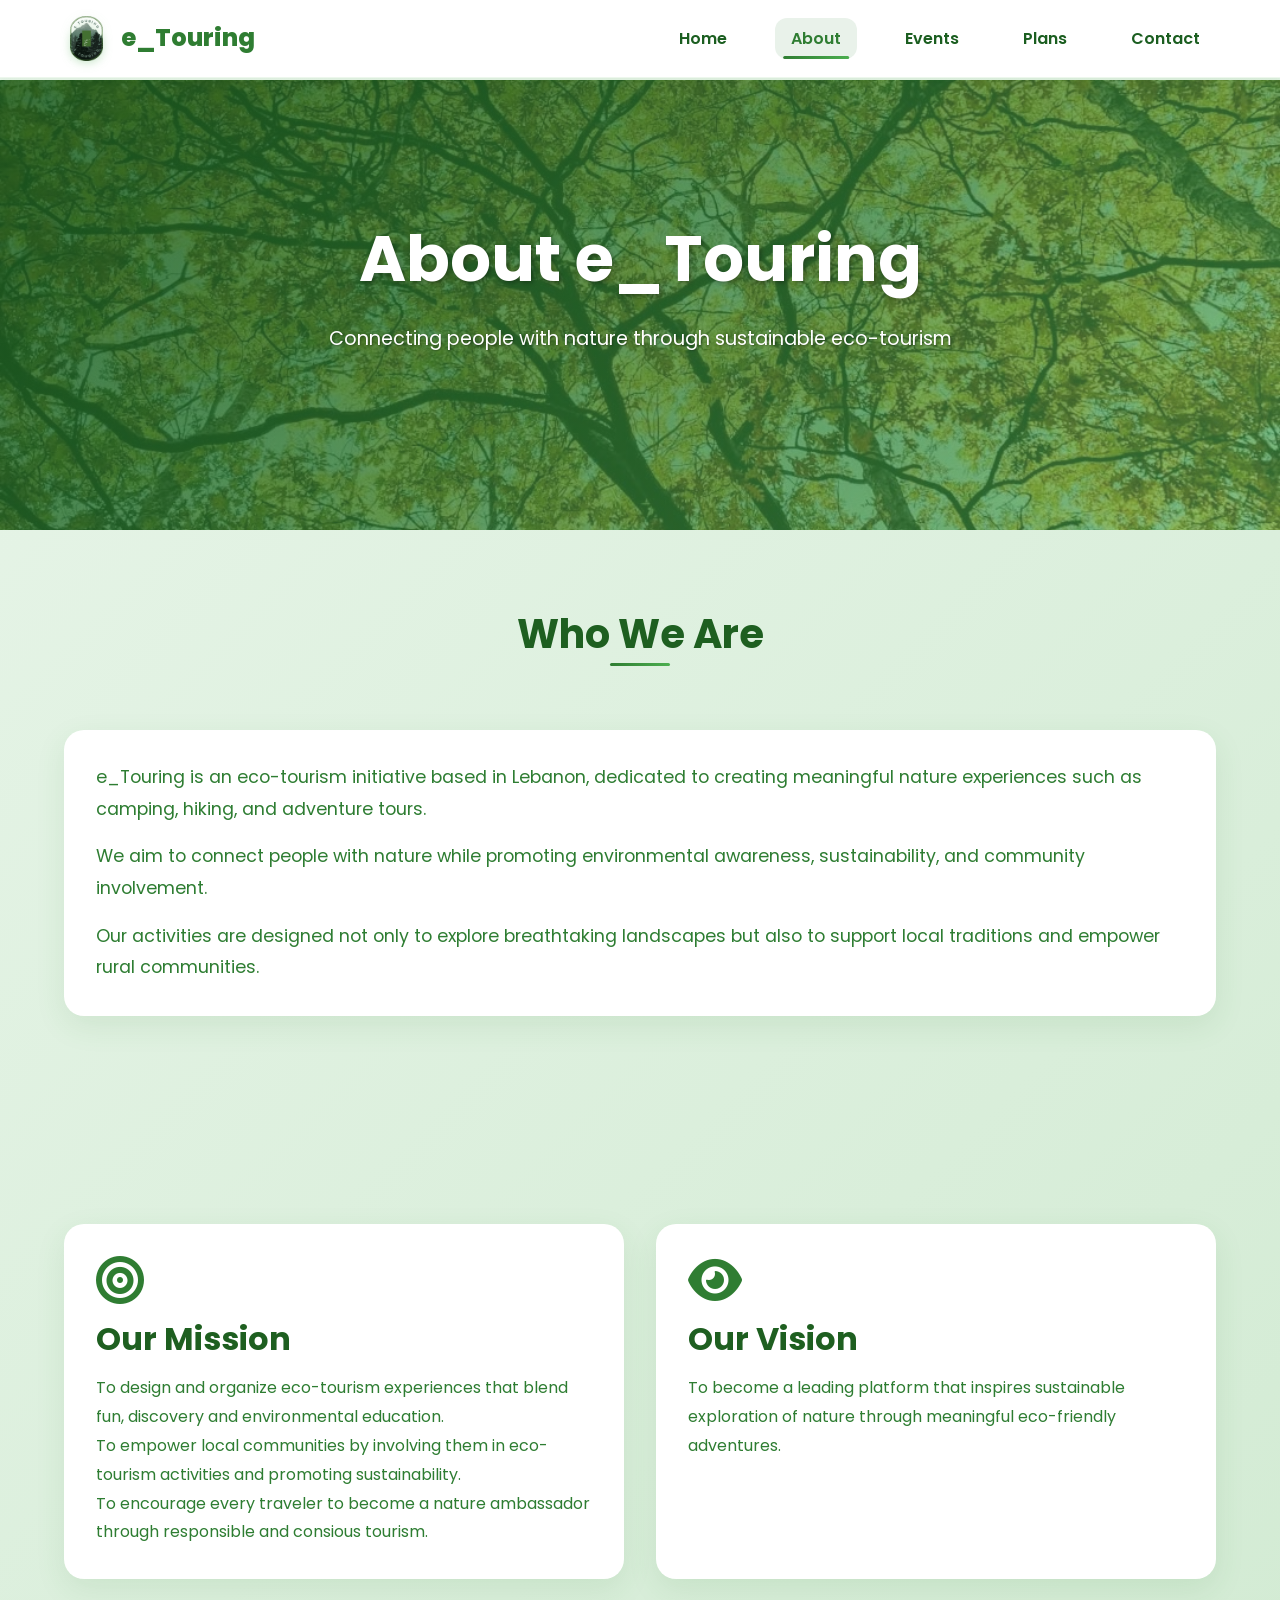
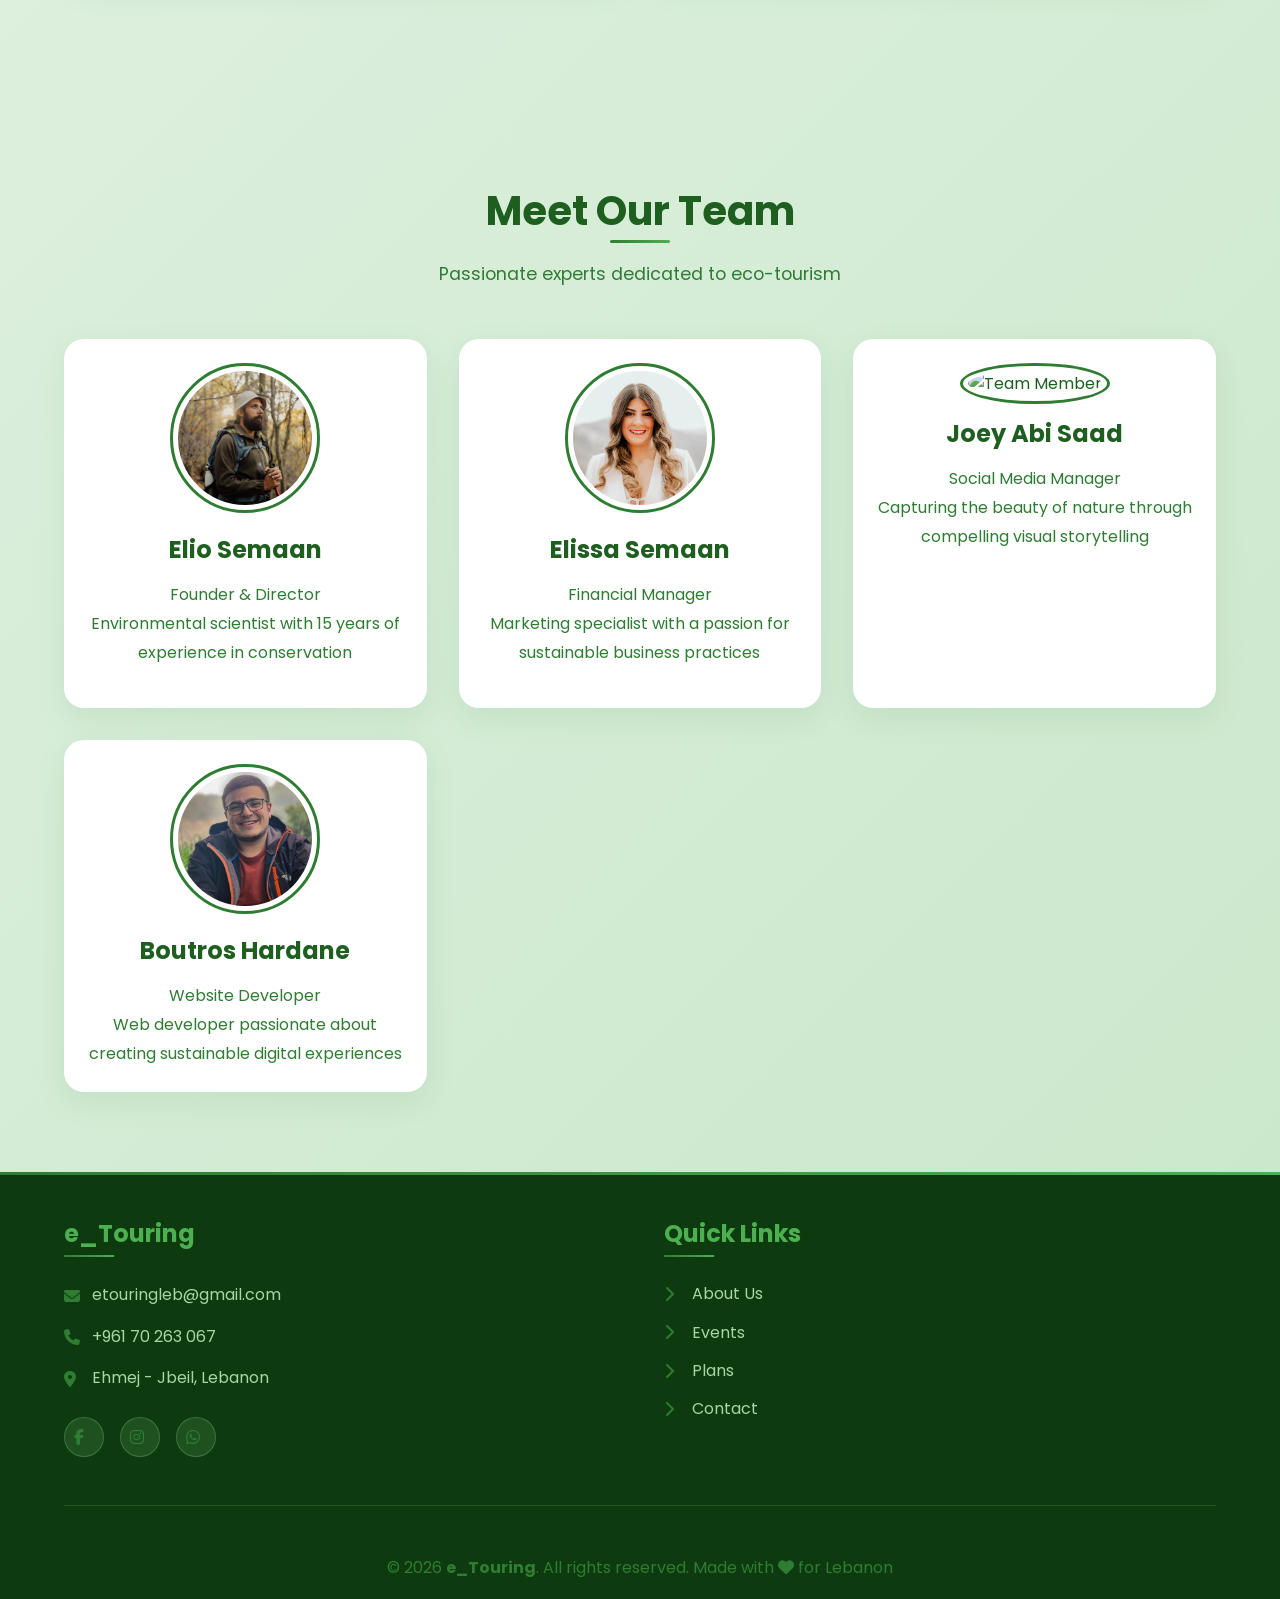
==== commit 9a2f9e9f: "update" ====
--- a/about.html
+++ b/about.html
@@ -195,7 +195,7 @@
                     <i class="fas fa-phone"></i>
                     <a href="tel:+96170263067">+961 70 263 067</a>
                 </p>
-                <p><i class="fas fa-location-dot"></i> Beirut, Lebanon</p>
+                <p><i class="fas fa-location-dot"></i> Ehmej - Jbeil, Lebanon</p>
                 <div class="social-links">
                     <a href="#" aria-label="Facebook"><i class="fab fa-facebook-f"></i></a>
                     <a href="https://www.instagram.com/e_touring_?igsh=MXhhd24xaDJueTU4cA==" aria-label="Instagram"><i class="fab fa-instagram"></i></a>
--- a/css/style.css
+++ b/css/style.css
@@ -813,7 +813,7 @@
 }
 
 .footer-section p a {
-    color: var(--white);
+    color: var(--sage);
     text-decoration: none;
     transition: var(--transition);
 }
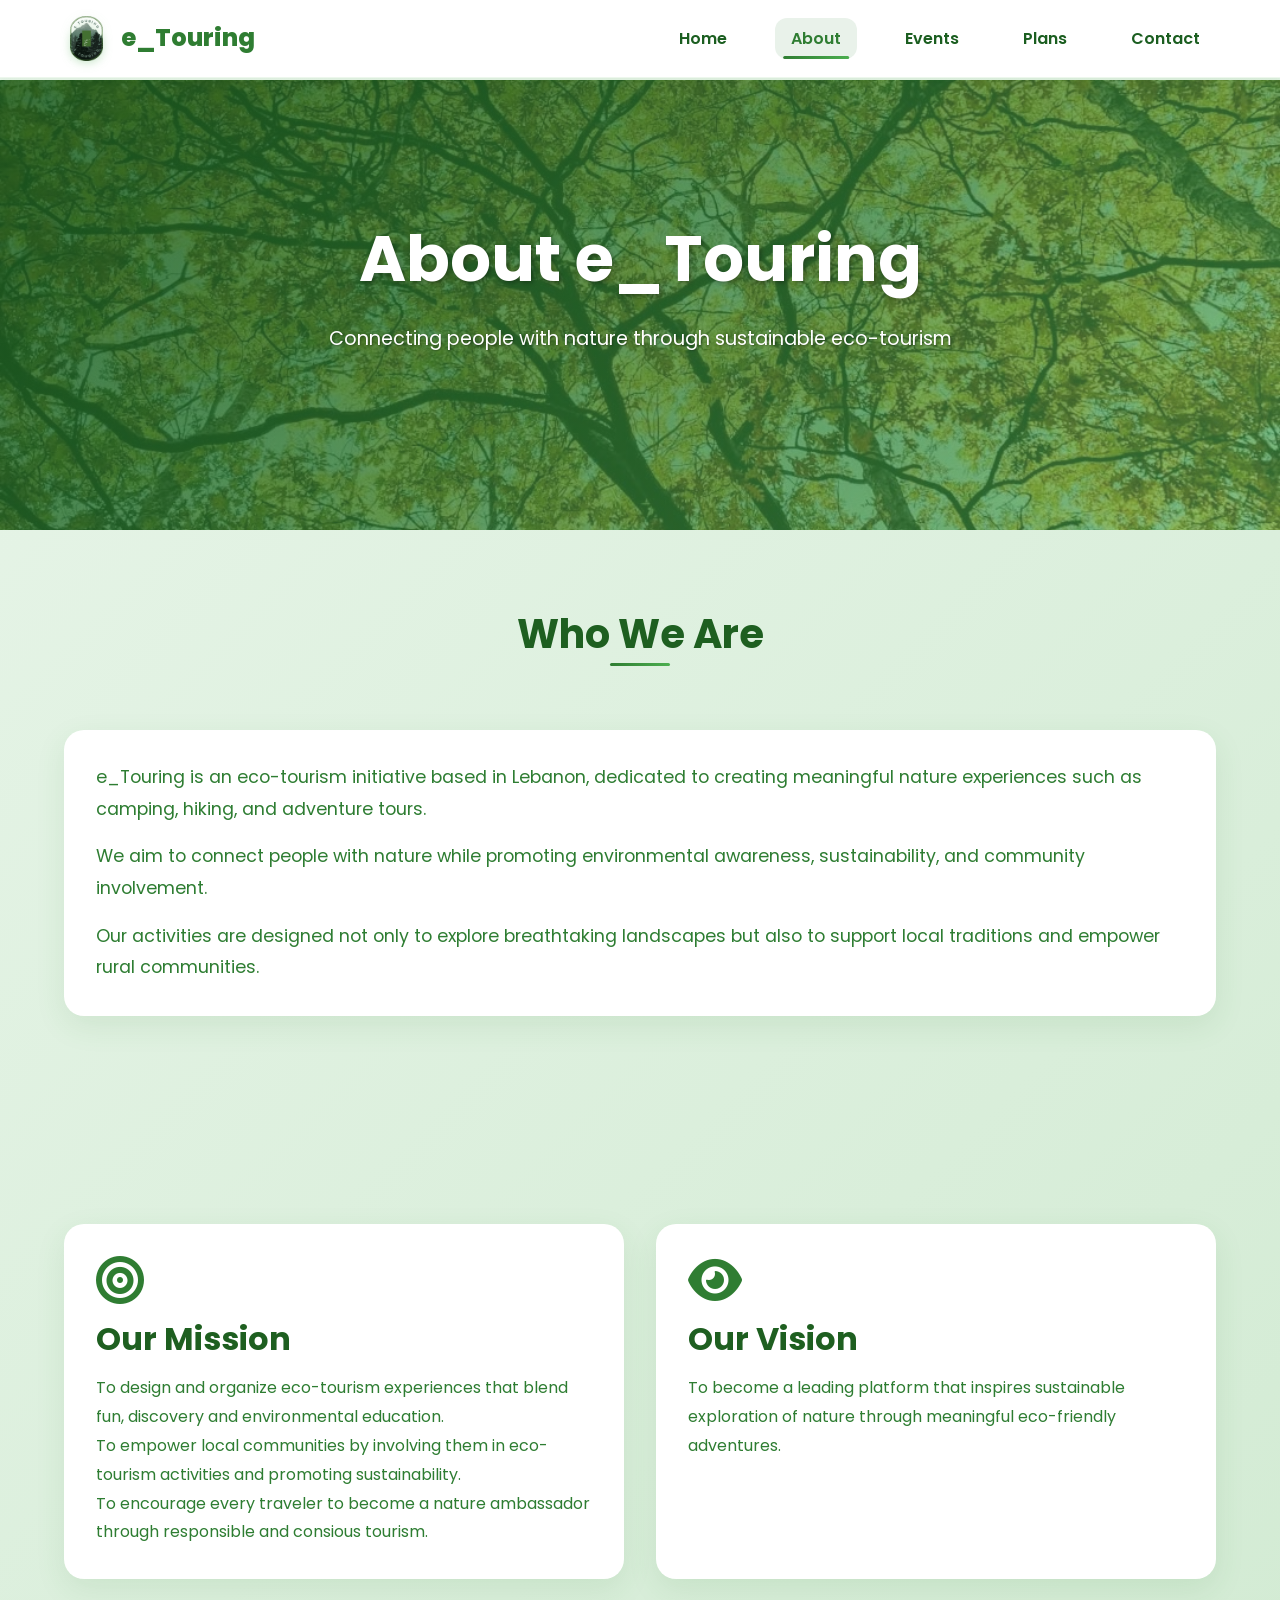
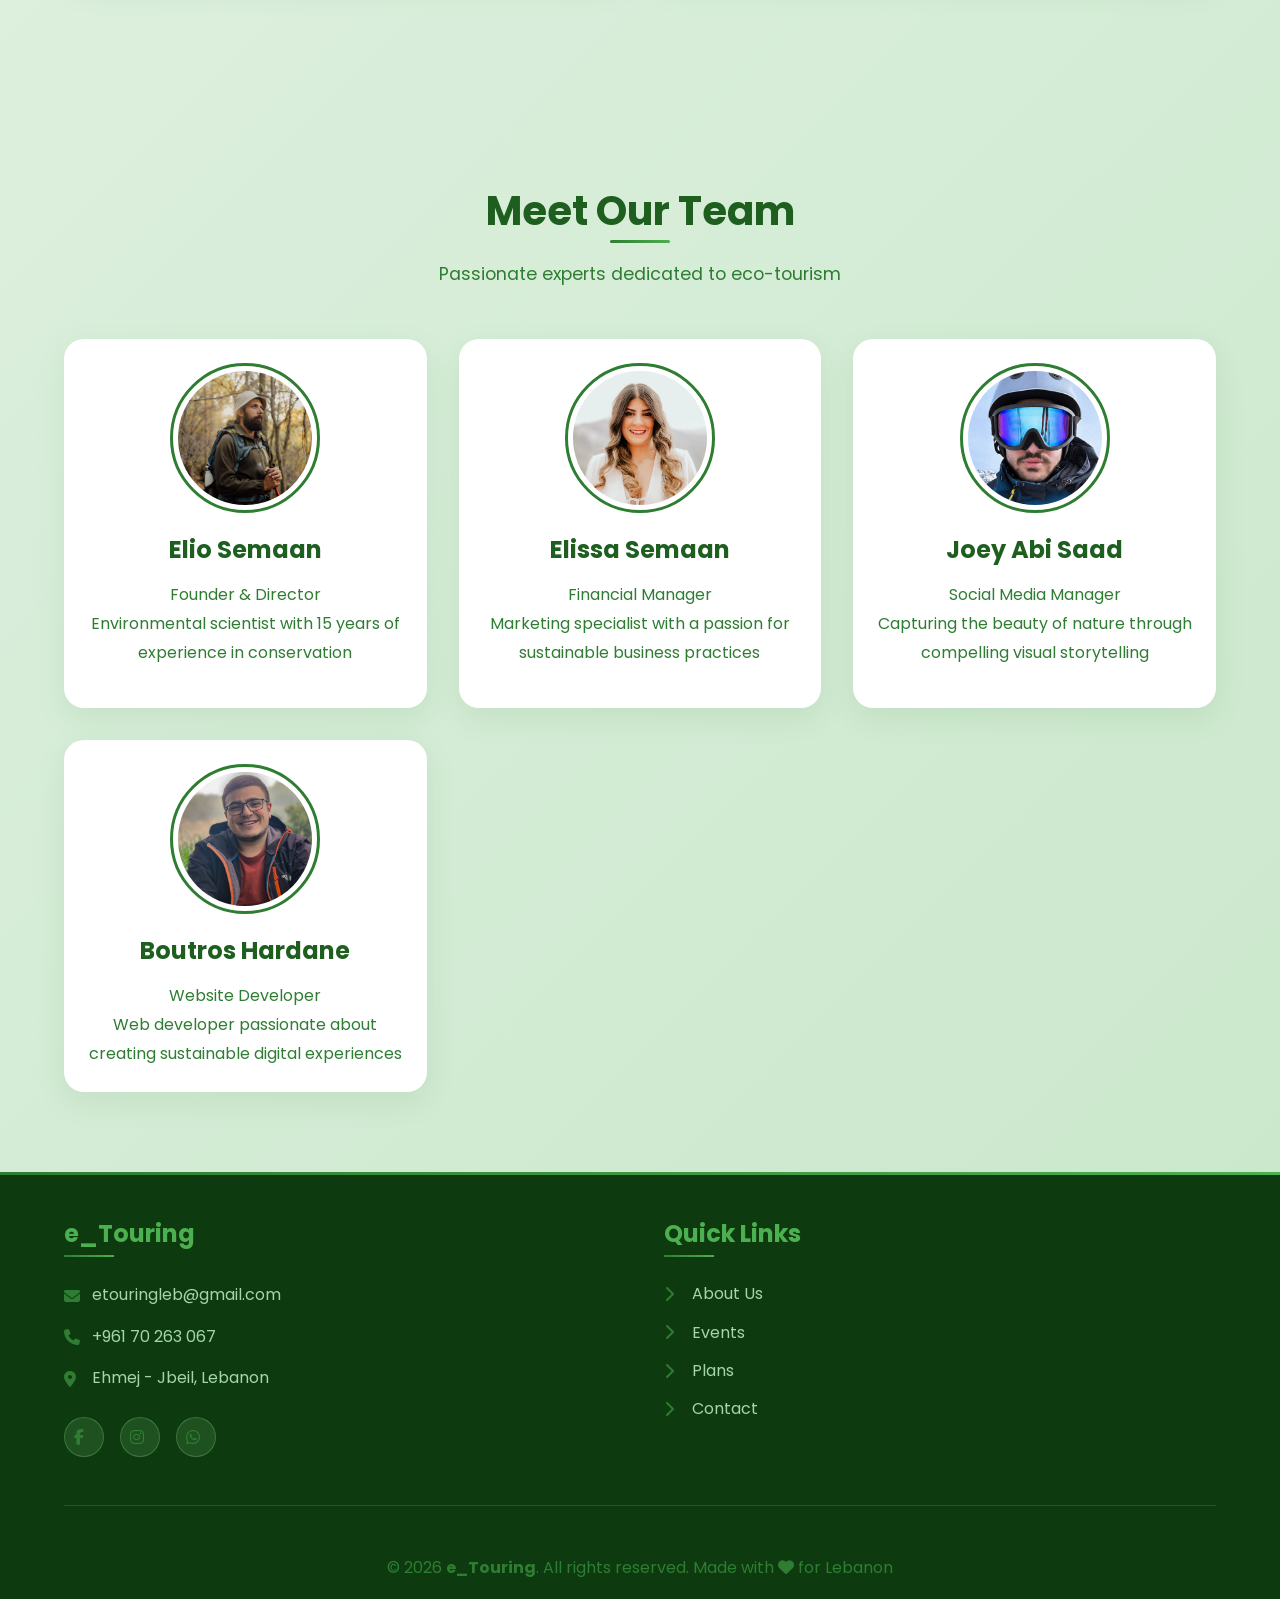
==== commit 0ef20a9e: "update" ====
--- a/about.html
+++ b/about.html
@@ -169,7 +169,7 @@
                     </div>
                 </div>
                 <div class="team-member card p-3" data-aos="fade-up" data-aos-delay="300">
-                    <img src="joey.jpg" alt="Team Member">
+                    <img src="images/joey.jpeg" alt="Team Member">
                     <h4>Joey Abi Saad</h4>
                     <p class="text-primary">Social Media Manager</p>
                     <p>Capturing the beauty of nature through compelling visual storytelling</p>
